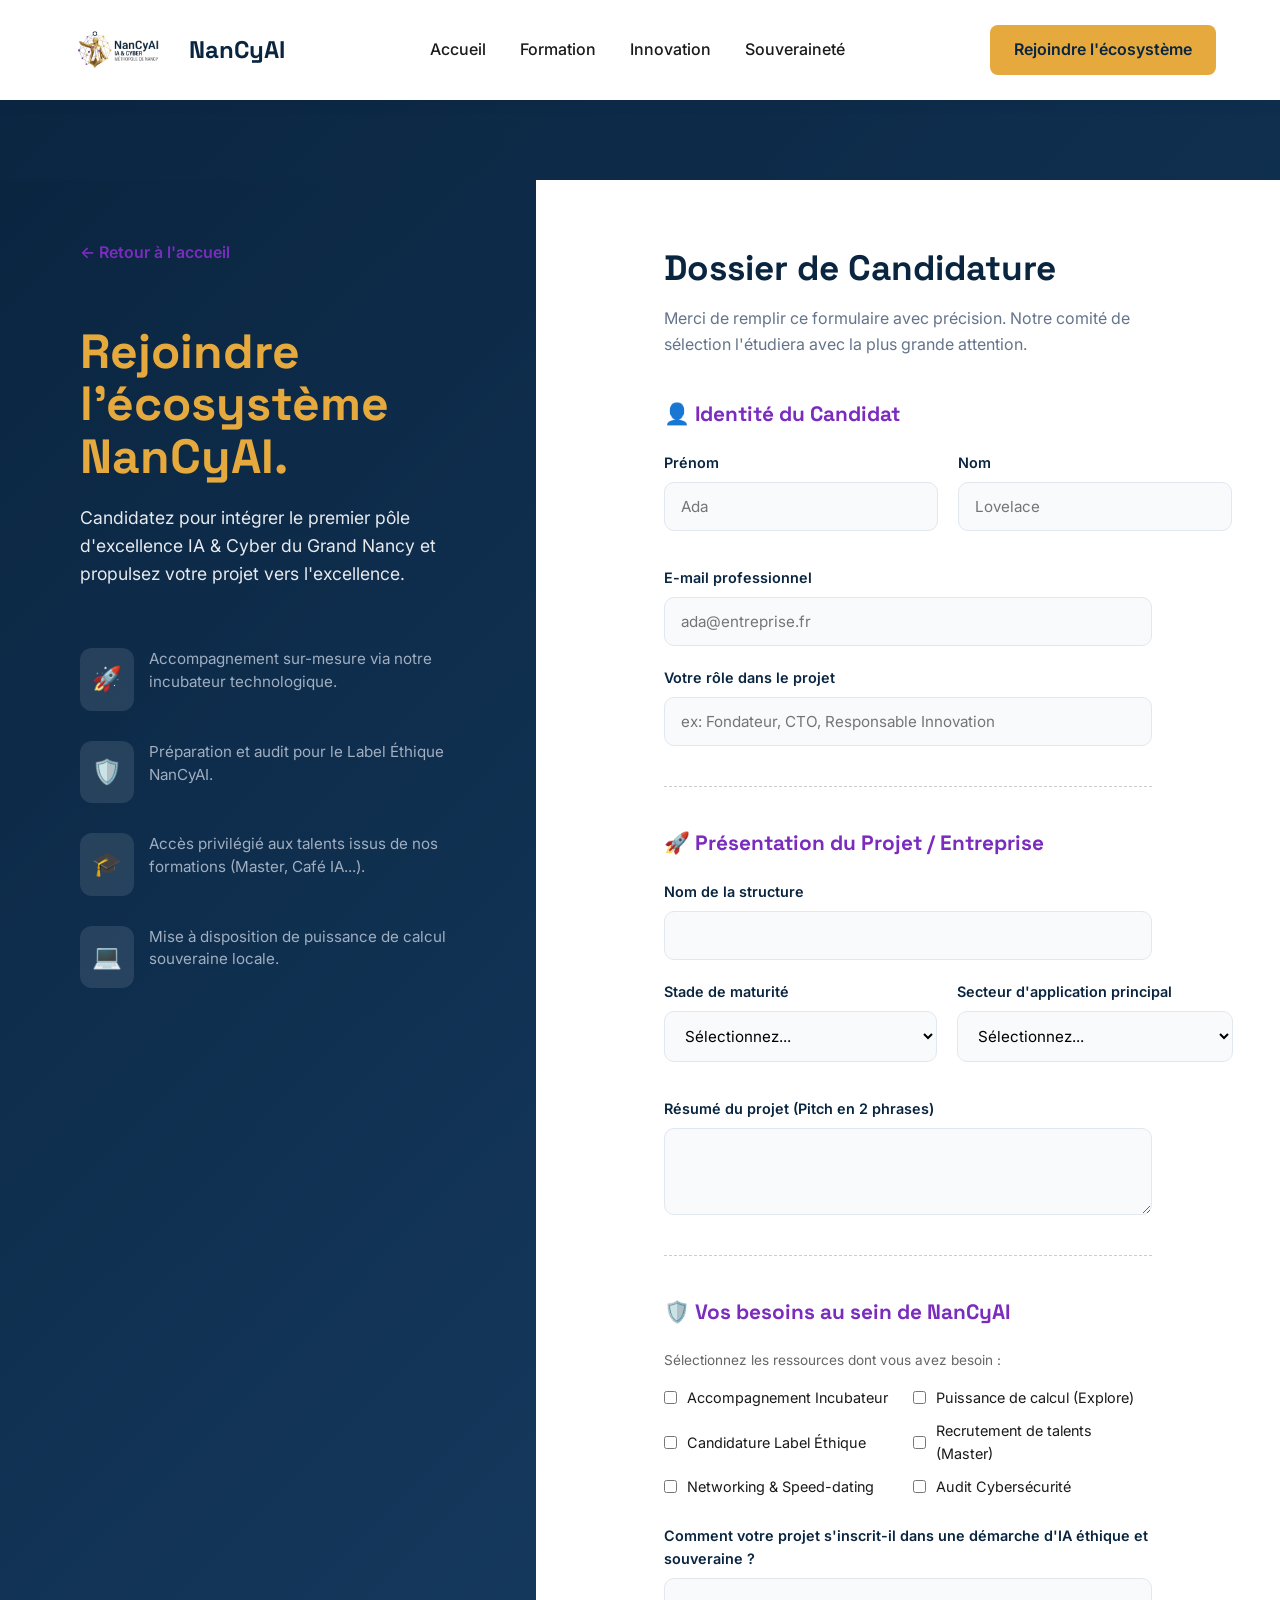
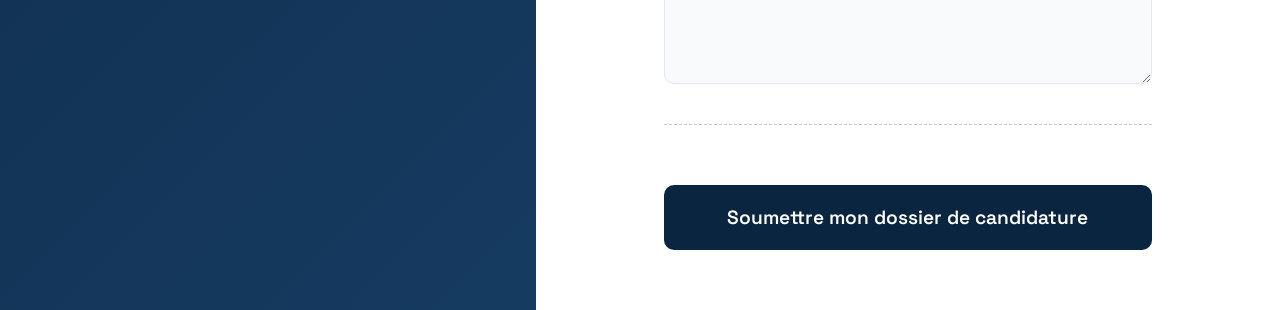
==== candidature.html @ 5158398f "Rename Candidature.html to candidature.html" ====
<!DOCTYPE html>
<html lang="fr">
<head>
    <meta charset="UTF-8">
    <meta name="viewport" content="width=device-width, initial-scale=1.0">
    <title>Candidater à l'Écosystème - NanCyAI</title>
    <link rel="stylesheet" href="style.css">
    <link href="https://fonts.googleapis.com/css2?family=Inter:wght@400;500;600&family=Space+Grotesk:wght@500;700&display=swap" rel="stylesheet">
   <style>
        body {
            background-color: var(--color-souverainete);
            background-image: linear-gradient(135deg, #0A2540 0%, #163B61 100%);
            /* CORRECTION : On enlève le padding et on met les marges à 0 */
            margin: 0;
            padding: 0;
        }
        .app-form-container {
            background-color: var(--color-fond-principal);
            max-width: 850px;
            /* CORRECTION : On déplace l'espacement ici pour décoller le formulaire de la barre */
            margin: 40px auto;
            border-radius: var(--radius-carte);
            box-shadow: 0 25px 50px rgba(0,0,0,0.4);
            overflow: hidden;
        }
        .form-header {
            background-color: var(--color-fond-carte);
            padding: 40px;
            text-align: center;
            border-bottom: 1px solid #EAEAEA;
        }
        .form-header h1 {
            color: var(--color-souverainete);
            margin-bottom: 10px;
        }
        .form-header p { color: #666; }
        
        .form-body { padding: 40px; }
        
        .form-section {
            margin-bottom: 40px;
            padding-bottom: 20px;
            border-bottom: 1px dashed #CCC;
        }
        .form-section h2 {
            font-size: 1.3rem;
            color: var(--color-innovation);
            margin-bottom: 20px;
            display: flex;
            align-items: center;
            gap: 10px;
        }
        .grid-2 {
            display: grid;
            grid-template-columns: 1fr 1fr;
            gap: 20px;
        }
        .checkbox-group {
            display: grid;
            grid-template-columns: 1fr 1fr;
            gap: 10px;
            margin-top: 10px;
        }
        .checkbox-item {
            display: flex;
            align-items: center;
            gap: 10px;
            font-size: 0.9rem;
        }
        .checkbox-item input { width: auto; }
        
        .btn-submit {
            width: 100%;
            padding: 20px;
            font-size: 1.2rem;
            cursor: pointer;
            border: none;
            margin-top: 20px;
        }
    </style>
</head>
<body>

    <header class="navbar">
        <div class="logo">
            <a href="index.html" class="logo-link">
                <img src="logo.png" alt="Logo NanCyAI" class="logo-img">
                <strong>NanCyAI</strong>
            </a>
        </div>
        <nav class="nav-links">
            <a href="index.html">Accueil</a>
            <a href="formation.html">Formation</a>
            <a href="innovation.html">Innovation</a>
            <a href="souverainete.html">Souveraineté</a>
        </nav>
        <a href="candidature.html" target="_blank" class="btn-primary">Rejoindre l'écosystème</a>
    </header>

    <div class="split-layout">
        
        <aside class="info-panel">
            <div class="info-content">
                <a href="index.html" class="back-link">&larr; Retour à l'accueil</a>
                
                <h1>Rejoindre l'écosystème NanCyAI.</h1>
                <p class="subtitle">Candidatez pour intégrer le premier pôle d'excellence IA & Cyber du Grand Nancy et propulsez votre projet vers l'excellence.</p>
                
                <div class="benefits-list">
                    <div class="benefit-item">
                        <span class="benefit-icon">🚀</span>
                        <p>Accompagnement sur-mesure via notre incubateur technologique.</p>
                    </div>
                    <div class="benefit-item">
                        <span class="benefit-icon">🛡️</span>
                        <p>Préparation et audit pour le Label Éthique NanCyAI.</p>
                    </div>
                    <div class="benefit-item">
                        <span class="benefit-icon">🎓</span>
                        <p>Accès privilégié aux talents issus de nos formations (Master, Café IA...).</p>
                    </div>
                    <div class="benefit-item">
                        <span class="benefit-icon">💻</span>
                        <p>Mise à disposition de puissance de calcul souveraine locale.</p>
                    </div>
                </div>
            </div>
        </aside>

        <main class="form-panel">
            <div class="form-wrapper">
                <h2>Dossier de Candidature</h2>
                <p>Merci de remplir ce formulaire avec précision. Notre comité de sélection l'étudiera avec la plus grande attention.</p>

                <form action="https://formspree.io/f/TON_CODE_ICI" method="POST">
                    
                    <div class="form-section">
                        <h3>👤 Identité du Candidat</h3>
                        <div class="form-row">
                            <div class="input-group">
                                <label for="prenom">Prénom</label>
                                <input type="text" id="prenom" name="prenom" placeholder="Ada" required>
                            </div>
                            <div class="input-group">
                                <label for="nom">Nom</label>
                                <input type="text" id="nom" name="nom" placeholder="Lovelace" required>
                            </div>
                        </div>
                        <div class="input-group">
                            <label for="email">E-mail professionnel</label>
                            <input type="email" id="email" name="email" placeholder="ada@entreprise.fr" required>
                        </div>
                        <div class="input-group">
                            <label for="role">Votre rôle dans le projet</label>
                            <input type="text" id="role" name="role" placeholder="ex: Fondateur, CTO, Responsable Innovation">
                        </div>
                    </div>

                    <div class="form-section">
                        <h3>🚀 Présentation du Projet / Entreprise</h3>
                        <div class="input-group">
                            <label for="nom_projet">Nom de la structure</label>
                            <input type="text" id="nom_projet" name="nom_projet" required>
                        </div>
                        <div class="form-row">
                            <div class="input-group">
                                <label for="maturite">Stade de maturité</label>
                                <select id="maturite" name="maturite" required>
                                    <option value="" disabled selected>Sélectionnez...</option>
                                    <option value="Idee">Idée / Pré-incubation</option>
                                    <option value="MVP">MVP / Prototype</option>
                                    <option value="Seed">Lancement commercial (Seed)</option>
                                    <option value="Scale">Accélération (Scale-up)</option>
                                </select>
                            </div>
                            <div class="input-group">
                                <label for="secteur">Secteur d'application principal</label>
                                <select id="secteur" name="secteur" required>
                                    <option value="" disabled selected>Sélectionnez...</option>
                                    <option value="Sante">Santé & CHRU</option>
                                    <option value="Industrie">Industrie 4.0</option>
                                    <option value="Public">Services Publics / Collectivités</option>
                                    <option value="Cyber">Cybersécurité pure</option>
                                </select>
                            </div>
                        </div>
                        <div class="input-group">
                            <label for="pitch">Résumé du projet (Pitch en 2 phrases)</label>
                            <textarea id="pitch" name="pitch" rows="3" required></textarea>
                        </div>
                    </div>

                    <div class="form-section">
                        <h3>🛡️ Vos besoins au sein de NanCyAI</h3>
                        <p class="checkbox-intro">Sélectionnez les ressources dont vous avez besoin :</p>
                        <div class="checkbox-group">
                            <label class="checkbox-item"><input type="checkbox" name="besoin_incubateur"> Accompagnement Incubateur</label>
                            <label class="checkbox-item"><input type="checkbox" name="besoin_calcul"> Puissance de calcul (Explore)</label>
                            <label class="checkbox-item"><input type="checkbox" name="besoin_label"> Candidature Label Éthique</label>
                            <label class="checkbox-item"><input type="checkbox" name="besoin_talent"> Recrutement de talents (Master)</label>
                            <label class="checkbox-item"><input type="checkbox" name="besoin_networking"> Networking & Speed-dating</label>
                            <label class="checkbox-item"><input type="checkbox" name="besoin_cyber"> Audit Cybersécurité</label>
                        </div>
                        <div class="input-group" style="margin-top:25px;">
                            <label for="ethique">Comment votre projet s'inscrit-il dans une démarche d'IA éthique et souveraine ?</label>
                            <textarea id="ethique" name="ethique" rows="4"></textarea>
                        </div>
                    </div>

                    <button type="submit" class="btn-submit">Soumettre mon dossier de candidature</button>
                </form>
            </div>
        </main>

    </div>

</body>

</html>
---- style.css ----
/* --- LE DESIGN SYSTEM (Variables) --- */
:root {
    --color-souverainete: #0A2540; 
    --color-innovation: #7B2CBF;   
    --color-stanislas: #E5A93D;    
    --color-fond-principal: #F4F5F7; 
    --color-fond-carte: #FFFFFF;     
    --color-texte-sombre: #1A1A1A;   
    --color-texte-clair: #FFFFFF;    
    
    --font-titres: 'Space Grotesk', sans-serif;
    --font-corps: 'Inter', sans-serif;
    
    --radius-bouton: 8px;        
    --radius-carte: 16px;        
    --ombre-douce: 0 4px 12px rgba(10, 37, 64, 0.08); 
    --ombre-survol: 0 12px 24px rgba(123, 44, 191, 0.15); 
}

/* --- RESET & TYPOGRAPHIE GLOBALE --- */
* {
    margin: 0;
    padding: 0;
    box-sizing: border-box;
}

body {
    font-family: var(--font-corps);
    background-color: var(--color-fond-principal);
    color: var(--color-texte-sombre);
    line-height: 1.6;
}

h1, h2, h3, .logo {
    font-family: var(--font-titres);
}

/* --- BOUTONS --- */
.btn-primary {
    background-color: var(--color-stanislas);
    color: var(--color-souverainete);
    padding: 12px 24px;
    border-radius: var(--radius-bouton);
    text-decoration: none;
    font-weight: 600;
    transition: transform 0.2s ease, opacity 0.2s ease;
}

.btn-primary:hover {
    transform: translateY(-2px);
    opacity: 0.9;
}

.btn-secondary {
    background-color: transparent;
    color: var(--color-texte-clair);
    padding: 12px 24px;
    border: 2px solid var(--color-texte-clair);
    border-radius: var(--radius-bouton);
    text-decoration: none;
    font-weight: 600;
    transition: background-color 0.2s ease, color 0.2s ease;
}

.btn-secondary:hover {
    background-color: var(--color-texte-clair);
    color: var(--color-souverainete);
}

/* --- NAVIGATION --- */
.navbar {
    display: flex;
    justify-content: space-between;
    align-items: center;
    padding: 20px 5%;
    background-color: var(--color-fond-carte);
    box-shadow: var(--ombre-douce);
    position: sticky;
    top: 0;
    z-index: 100;
}

.logo strong {
    font-size: 1.5rem;
    color: var(--color-souverainete);
}

.nav-links a {
    text-decoration: none;
    color: var(--color-texte-sombre);
    font-weight: 500;
    margin: 0 15px;
    transition: color 0.2s ease;
}

.nav-links a:hover {
    color: var(--color-innovation);
}

/* --- HERO SECTION --- */
.hero {
    background-color: var(--color-souverainete);
    /* Petit dégradé subtil pour donner de la profondeur */
    background-image: linear-gradient(135deg, #0A2540 0%, #163B61 100%);
    color: var(--color-texte-clair);
    padding: 100px 5%;
    text-align: left;
    min-height: 60vh;
    display: flex;
    align-items: center;
}

.hero-content {
    max-width: 800px;
}

.hero h1 {
    font-size: 3.5rem;
    line-height: 1.1;
    margin-bottom: 20px;
}

.hero p {
    font-size: 1.25rem;
    margin-bottom: 40px;
    opacity: 0.9;
}

.hero-actions {
    display: flex;
    gap: 20px;
}

/* --- SECTION PILIERS --- */
.pillars {
    padding: 80px 5%;
}

.section-header {
    text-align: center;
    margin-bottom: 60px;
}

.section-header h2 {
    font-size: 2.5rem;
    color: var(--color-souverainete);
}

.cards-container {
    display: flex;
    justify-content: space-between;
    gap: 30px;
}

.card {
    background-color: var(--color-fond-carte);
    padding: 40px 30px;
    border-radius: var(--radius-carte);
    box-shadow: var(--ombre-douce);
    flex: 1;
    transition: transform 0.3s ease, box-shadow 0.3s ease;
}

.card:hover {
    transform: translateY(-10px);
    box-shadow: var(--ombre-survol);
}

.card-icon {
    font-size: 3rem;
    margin-bottom: 20px;
}

.card h3 {
    font-size: 1.5rem;
    color: var(--color-souverainete);
    margin-bottom: 15px;
}

.card p {
    font-size: 0.95rem;
    margin-bottom: 20px;
    color: #4A4A4A;
}

.card-list {
    list-style-type: none;
    margin-bottom: 25px;
}

.card-list li {
    padding: 8px 0;
    border-bottom: 1px solid #EAEAEA;
    font-size: 0.9rem;
    font-weight: 500;
}

.card-list li:before {
    content: "→ ";
    color: var(--color-innovation);
}

.card-link {
    text-decoration: none;
    color: var(--color-innovation);
    font-weight: 600;
    font-family: var(--font-titres);
}

/* --- FOOTER --- */
footer {
    background-color: #051424; /* Bleu très sombre */
    color: var(--color-texte-clair);
    padding: 60px 5% 20px;
}

.footer-content {
    display: flex;
    justify-content: space-between;
    border-bottom: 1px solid rgba(255,255,255,0.1);
    padding-bottom: 40px;
    margin-bottom: 20px;
}

.footer-brand h3 {
    color: var(--color-stanislas);
    margin-bottom: 10px;
}

.footer-links a {
    color: var(--color-texte-clair);
    text-decoration: none;
    margin-left: 30px;
    opacity: 0.7;
    transition: opacity 0.2s;
}

.footer-links a:hover {
    opacity: 1;
}

.footer-bottom {
    text-align: center;
    font-size: 0.85rem;
    opacity: 0.5;
}

/* --- RESPONSIVE DESIGN (Mobiles & Tablettes) --- */
@media (max-width: 900px) {
    .cards-container {
        flex-direction: column;
    }
    
    .hero h1 {
        font-size: 2.5rem;
    }
    
    .hero-actions {
        flex-direction: column;
    }
    
    .nav-links {
        display: none; /* Menu caché sur mobile pour simplifier */
    }
}
/* --- STYLES DES PAGES DÉTAILLÉES --- */
.page-header {
    background-color: var(--color-souverainete);
    background-image: linear-gradient(135deg, #0A2540 0%, #163B61 100%);
    color: white;
    padding: 80px 5% 60px;
    text-align: center;
}
.page-header h1 {
    font-size: 3rem;
    color: var(--color-stanislas);
    margin-bottom: 15px;
}
.detail-container {
    padding: 60px 5%;
    max-width: 1000px;
    margin: 0 auto;
}
.detail-block {
    background: var(--color-fond-carte);
    border-radius: var(--radius-carte);
    padding: 40px;
    margin-bottom: 40px;
    box-shadow: var(--ombre-douce);
    border-left: 6px solid var(--color-innovation);
}
.detail-block h2 {
    color: var(--color-souverainete);
    font-size: 2rem;
    margin-bottom: 15px;
    display: flex;
    align-items: center;
    gap: 15px;
}
.kpi-banner {
    display: flex;
    gap: 20px;
    margin-top: 30px;
    flex-wrap: wrap;
}
.kpi-item {
    background: var(--color-fond-principal);
    padding: 20px;
    border-radius: 8px;
    flex: 1;
    min-width: 200px;
    text-align: center;
    border: 1px solid #EAEAEA;
}
.kpi-item strong {
    display: block;
    font-size: 2rem;
    color: var(--color-innovation);
    font-family: var(--font-titres);
}
/* --- STYLE DU LOGO IMAGE --- */
.logo-link {
    display: flex;
    align-items: center;
    text-decoration: none;
}

.logo-img {
    height: 60px; /* Tu peux modifier ce chiffre pour agrandir ou rétrécir le logo */
    width: auto;
    margin-right: 15px; /* L'espace entre l'image et le texte */
}

.logo-link strong {
    font-size: 1.5rem;
    color: var(--color-souverainete);
    font-family: var(--font-titres);
}
/* --- COMPORTEMENT DE DÉFILEMENT --- */
html {
    scroll-behavior: smooth;
}
/* --- STYLES SPÉCIFIQUES PAGE CANDIDATURE SPLIT-SCREEN --- */

/* Conteneur principal qui divise l'écran */
.split-layout {
    display: flex;
    width: 100%;
    min-height: calc(100vh - 80px); /* Hauteur de l'écran moins la barre de navigation */
    margin-top: 80px; /* Espace pour la barre de navigation fixe */
    background-color: var(--color-fond-carte);
}

/* PANNEAU GAUCHE : INFORMATIONS */
.info-panel {
    flex: 1;
    background-color: var(--color-souverainete);
    background-image: linear-gradient(135deg, #0A2540 0%, #163B61 100%);
    color: white;
    padding: 60px 80px;
    display: flex;
    flex-direction: column;
    justify-content: start;
    position: relative;
    overflow: hidden;
}

.info-content {
    position: relative;
    z-index: 1;
}

.back-link {
    color: var(--color-innovation);
    text-decoration: none;
    font-weight: 600;
    margin-bottom: 60px;
    display: inline-block;
    transition: color 0.2s;
}
.back-link:hover { color: #9D4EDD; }

.info-content h1 {
    font-size: 3rem;
    line-height: 1.1;
    margin-bottom: 20px;
    color: var(--color-stanislas);
}

.info-content p.subtitle {
    font-size: 1.1rem;
    opacity: 0.9;
    margin-bottom: 60px;
    max-width: 450px;
    line-height: 1.6;
}

.benefits-list {
    display: flex;
    flex-direction: column;
    gap: 30px;
    max-width: 450px;
}

.benefit-item {
    display: flex;
    align-items: flex-start;
    gap: 15px;
}

.benefit-icon {
    font-size: 1.5rem;
    background: rgba(255,255,255,0.1);
    padding: 12px;
    border-radius: 12px;
}

.benefit-item p {
    margin: 0;
    color: #A0AEC0;
    font-size: 0.95rem;
    line-height: 1.5;
}

/* PANNEAU DROIT : FORMULAIRE */
.form-panel {
    flex: 1.3;
    background-color: var(--color-fond-carte);
    padding: 60px 10%;
    display: flex;
    flex-direction: column;
    justify-content: start;
    overflow-y: auto;
}

.form-wrapper {
    max-width: 600px;
    width: 100%;
    margin: 0 auto;
}

.form-wrapper h2 {
    color: var(--color-souverainete);
    font-size: 2.2rem;
    margin-bottom: 10px;
}

.form-wrapper > p {
    color: #64748B;
    margin-bottom: 40px;
    font-size: 1rem;
    line-height: 1.6;
}

/* Sections du formulaire */
.form-section {
    margin-bottom: 40px;
    padding-bottom: 20px;
    border-bottom: 1px dashed #CCC;
}

.form-section h3 {
    font-size: 1.3rem;
    color: var(--color-innovation);
    margin-bottom: 20px;
    display: flex;
    align-items: center;
    gap: 10px;
}

/* Ligne de formulaire à 2 colonnes */
.form-row {
    display: grid;
    grid-template-columns: 1fr 1fr;
    gap: 20px;
    margin-bottom: 15px;
}

/* Groupe d'input */
.input-group {
    display: flex;
    flex-direction: column;
    margin-bottom: 20px;
}

.input-group label {
    font-size: 0.9rem;
    font-weight: 600;
    color: var(--color-souverainete);
    margin-bottom: 8px;
}

.input-group input,
.input-group select,
.input-group textarea {
    padding: 14px 16px;
    border: 1px solid #E2E8F0;
    border-radius: 10px;
    font-family: var(--font-corps);
    font-size: 0.95rem;
    background-color: #F8FAFC;
    transition: all 0.3s ease;
}

.input-group input:hover,
.input-group select:hover,
.input-group textarea:hover {
    border-color: #CBD5E1;
    background-color: #FFFFFF;
}

.input-group input:focus,
.input-group select:focus,
.input-group textarea:focus {
    outline: none;
    border-color: var(--color-innovation);
    background-color: #FFFFFF;
    box-shadow: 0 0 0 4px rgba(123, 44, 191, 0.1);
}

/* Groupe de cases à cocher */
.checkbox-intro {
    font-size: 0.85rem;
    color: #666;
    margin-bottom: 15px;
}

.checkbox-group {
    display: grid;
    grid-template-columns: 1fr 1fr;
    gap: 10px;
}

.checkbox-item {
    display: flex;
    align-items: center;
    gap: 10px;
    font-size: 0.9rem;
}
.checkbox-item input { width: auto; }

/* Bouton de soumission */
.btn-submit {
    background-color: var(--color-souverainete);
    color: white;
    border: none;
    width: 100%;
    padding: 18px;
    font-size: 1.15rem;
    font-weight: 600;
    border-radius: 10px;
    cursor: pointer;
    transition: all 0.3s ease;
    font-family: var(--font-titres);
    margin-top: 10px;
}

.btn-submit:hover {
    background-color: var(--color-innovation);
    transform: translateY(-2px);
    box-shadow: 0 10px 20px rgba(123, 44, 191, 0.2);
}

/* --- RESPONSIVE DESIGN (Mobiles) --- */
@media (max-width: 900px) {
    .split-layout { flex-direction: column; margin-top: 0; }
    .info-panel { padding: 40px 20px; flex: none; }
    .form-panel { padding: 40px 20px; flex: none; }
    .info-content h1 { font-size: 2.2rem; }
    .form-row { grid-template-columns: 1fr; gap: 0; }
    .form-wrapper h2 { font-size: 1.8rem; }
}
/* --- SECTION CARTOGRAPHIE NODALE AVANCÉE --- */
.nodal-map {
    padding: 80px 5%;
    background-color: white;
}

.map-container.split-layout-map {
    display: flex;
    gap: 40px;
    max-width: 1200px;
    margin: 0 auto;
    background: var(--color-fond-principal);
    border-radius: var(--radius-carte);
    box-shadow: 0 10px 30px rgba(10, 37, 64, 0.1);
    overflow: hidden;
    border: 1px solid #EAEAEA;
    transition: box-shadow 0.3s ease;
}

.map-container.split-layout-map:hover {
    box-shadow: 0 20px 60px rgba(10, 37, 64, 0.15);
}

/* La carte nodale (schématique) */
.map-nodal-visual {
    flex: 1.6;
    min-height: 550px;
    position: relative;
    background-color: var(--color-souverainete);
    background-image: 
        linear-gradient(rgba(255, 255, 255, 0.05) 1px, transparent 1px),
        linear-gradient(90deg, rgba(255, 255, 255, 0.05) 1px, transparent 1px);
    background-size: 30px 30px;
    border-right: 1px solid #EAEAEA;
    overflow: hidden;
}

/* Lueur cyber centrale */
.map-nodal-visual::before {
    content: '';
    position: absolute;
    top: 50%;
    left: 50%;
    transform: translate(-50%, -50%);
    width: 60%;
    height: 60%;
    background: radial-gradient(circle, rgba(123, 44, 191, 0.2) 0%, transparent 70%);
    pointer-events: none;
}

/* --- SVG ET LIGNES DE CONNEXION --- */
.map-connections {
    position: absolute;
    top: 0;
    left: 0;
    width: 100%;
    height: 100%;
    pointer-events: none;
    z-index: 5;
}

.connection-line {
    fill: none;
    stroke: rgba(229, 169, 61, 0.3); /* Or transparent par défaut */
    stroke-width: 2;
    transition: all 0.3s ease;
}

/* L'animation de flux (comme des données) */
.connection-line.animated {
    stroke-dasharray: 10, 10;
    animation: dash 20s linear infinite;
}

@keyframes dash {
    to { stroke-dashoffset: -1000; }
}

/* Style de ligne active (illuminée) */
.connection-line.active {
    stroke: var(--color-stanislas);
    stroke-width: 3;
    opacity: 1 !important;
}

/* --- LES NŒUDS --- */
.map-node {
    position: absolute;
    width: 20px;
    height: 20px;
    transform: translate(-50%, -50%);
    cursor: pointer;
    z-index: 10;
}

/* Style du point central (radar) */
.radar-dot {
    display: block;
    width: 12px;
    height: 12px;
    background-color: var(--color-stanislas);
    border-radius: 50%;
    position: absolute;
    top: 50%;
    left: 50%;
    transform: translate(-50%, -50%);
    transition: all 0.3s ease;
}

/* Animation radar pour tous les nœuds */
.radar-dot::after {
    content: "";
    position: absolute;
    top: 50%;
    left: 50%;
    transform: translate(-50%, -50%);
    width: 100%;
    height: 100%;
    background-color: var(--color-stanislas);
    border-radius: 50%;
    animation: radar-pulse 2.5s infinite ease-out;
}

@keyframes radar-pulse {
    0% { transform: translate(-50%, -50%) scale(1); opacity: 0.8; }
    100% { transform: translate(-50%, -50%) scale(3.5); opacity: 0; }
}

/* Couleur par groupe de nœuds */
.node-ist .radar-dot, .node-ist .radar-dot::after { background-color: #EF4444; } /* Rouge - État */
.node-acad .radar-dot, .node-acad .radar-dot::after { background-color: var(--color-innovation); } /* Violet - Académique */
.node-indus .radar-dot, .node-indus .radar-dot::after { background-color: var(--color-stanislas); } /* Or - Industriel */

/* État actif (quand on clique) */
.map-node.active .radar-dot {
    transform: translate(-50%, -50%) scale(1.5);
    box-shadow: 0 0 15px rgba(229, 169, 61, 0.8);
}

/* L'étiquette au survol */
.node-label {
    position: absolute;
    left: 25px;
    top: 50%;
    transform: translateY(-50%);
    background: rgba(10, 37, 64, 0.95);
    color: white;
    padding: 6px 12px;
    border-radius: 6px;
    font-size: 0.85rem;
    font-weight: 600;
    white-space: nowrap;
    opacity: 0;
    transition: opacity 0.3s;
    pointer-events: none;
    border: 1px solid rgba(255,255,255,0.2);
    font-family: var(--font-corps);
}

.map-node:hover .node-label {
    opacity: 1;
}

/* --- LE PANNEAU D'INFORMATION --- */
.map-info-nodal-panel {
    flex: 1.1;
    padding: 40px;
    background: white;
    display: flex;
    align-items: flex-start;
    transition: opacity 0.3s ease;
    overflow-y: auto;
}

.map-info-placeholder {
    text-align: center;
    color: #64748B;
    width: 100%;
    align-self: center;
}

/* Styles pour le détail d'un nœud actif */
.nodal-info-active h3 {
    font-size: 1.6rem;
    line-height: 1.2;
    font-family: var(--font-titres);
}

/* Section collaborations (tags) */
.collaborations-section {
    background-color: var(--color-fond-principal);
    padding: 15px;
    border-radius: 8px;
    border: 1px solid #EAEAEA;
}

.collab-tag {
    background-color: white;
    color: var(--color-souverainete);
    padding: 5px 12px;
    border-radius: 20px;
    font-size: 0.8rem;
    font-weight: 600;
    border: 1px solid #D1D5DB;
}

/* Responsive */
@media (max-width: 900px) {
    .map-container.split-layout-map { flex-direction: column; }
    .map-nodal-visual { min-height: 350px; }
    .map-info-nodal-panel { padding: 30px; border-top: 1px solid #EAEAEA; flex: none; }
}
/* --- COULEURS NODALES BASÉES SUR LE DIAGRAMME RÉSEAU --- */

/* Groupe 1 : Acteurs Publics (Rouge) */
.node-pub .radar-dot, .node-pub .radar-dot::after {
    background-color: #EF4444; /* Rouge vif */
}

/* Groupe 2 : Acteurs Académiques (Vert) */
.node-acad .radar-dot, .node-acad .radar-dot::after {
    background-color: #22C55E; /* Vert émeraude */
}

/* Groupe 3 : Acteurs Privés (Violet) */
.node-priv .radar-dot, .node-priv .radar-dot::after {
    background-color: var(--color-innovation); /* Ta couleur violette d'innovation */
}

/* Groupe 4 : Intermédiaires & Réseaux (Bleu) */
.node-int .radar-dot, .node-int .radar-dot::after {
    background-color: #3B82F6; /* Bleu vif */
}

/* Groupe 5 : Logistique & Infra (Gris sombre pour le Datacenter) */
.node-infra .radar-dot, .node-infra .radar-dot::after {
    background-color: #64748B; /* Gris ardoise */
}
/* --- LE HUB CENTRAL --- */
.node-hub {
    z-index: 20 !important; /* Toujours au-dessus */
}

.hub-dot {
    width: 24px !important;
    height: 24px !important;
    background-color: var(--color-stanislas) !important;
    box-shadow: 0 0 30px var(--color-stanislas) !important;
}

.hub-dot::after {
    animation: radar-pulse 3s infinite ease-out !important;
    border: 2px solid var(--color-stanislas);
}

.node-hub .node-label {
    background: var(--color-stanislas);
    color: var(--color-souverainete);
    font-weight: 800;
}

/* On force les lignes qui partent du hub à être plus visibles */
path.connection-line.active {
    stroke: var(--color-stanislas);
    stroke-width: 3;
    opacity: 0.6;
    stroke-dasharray: none; /* Lignes pleines pour le hub */
}
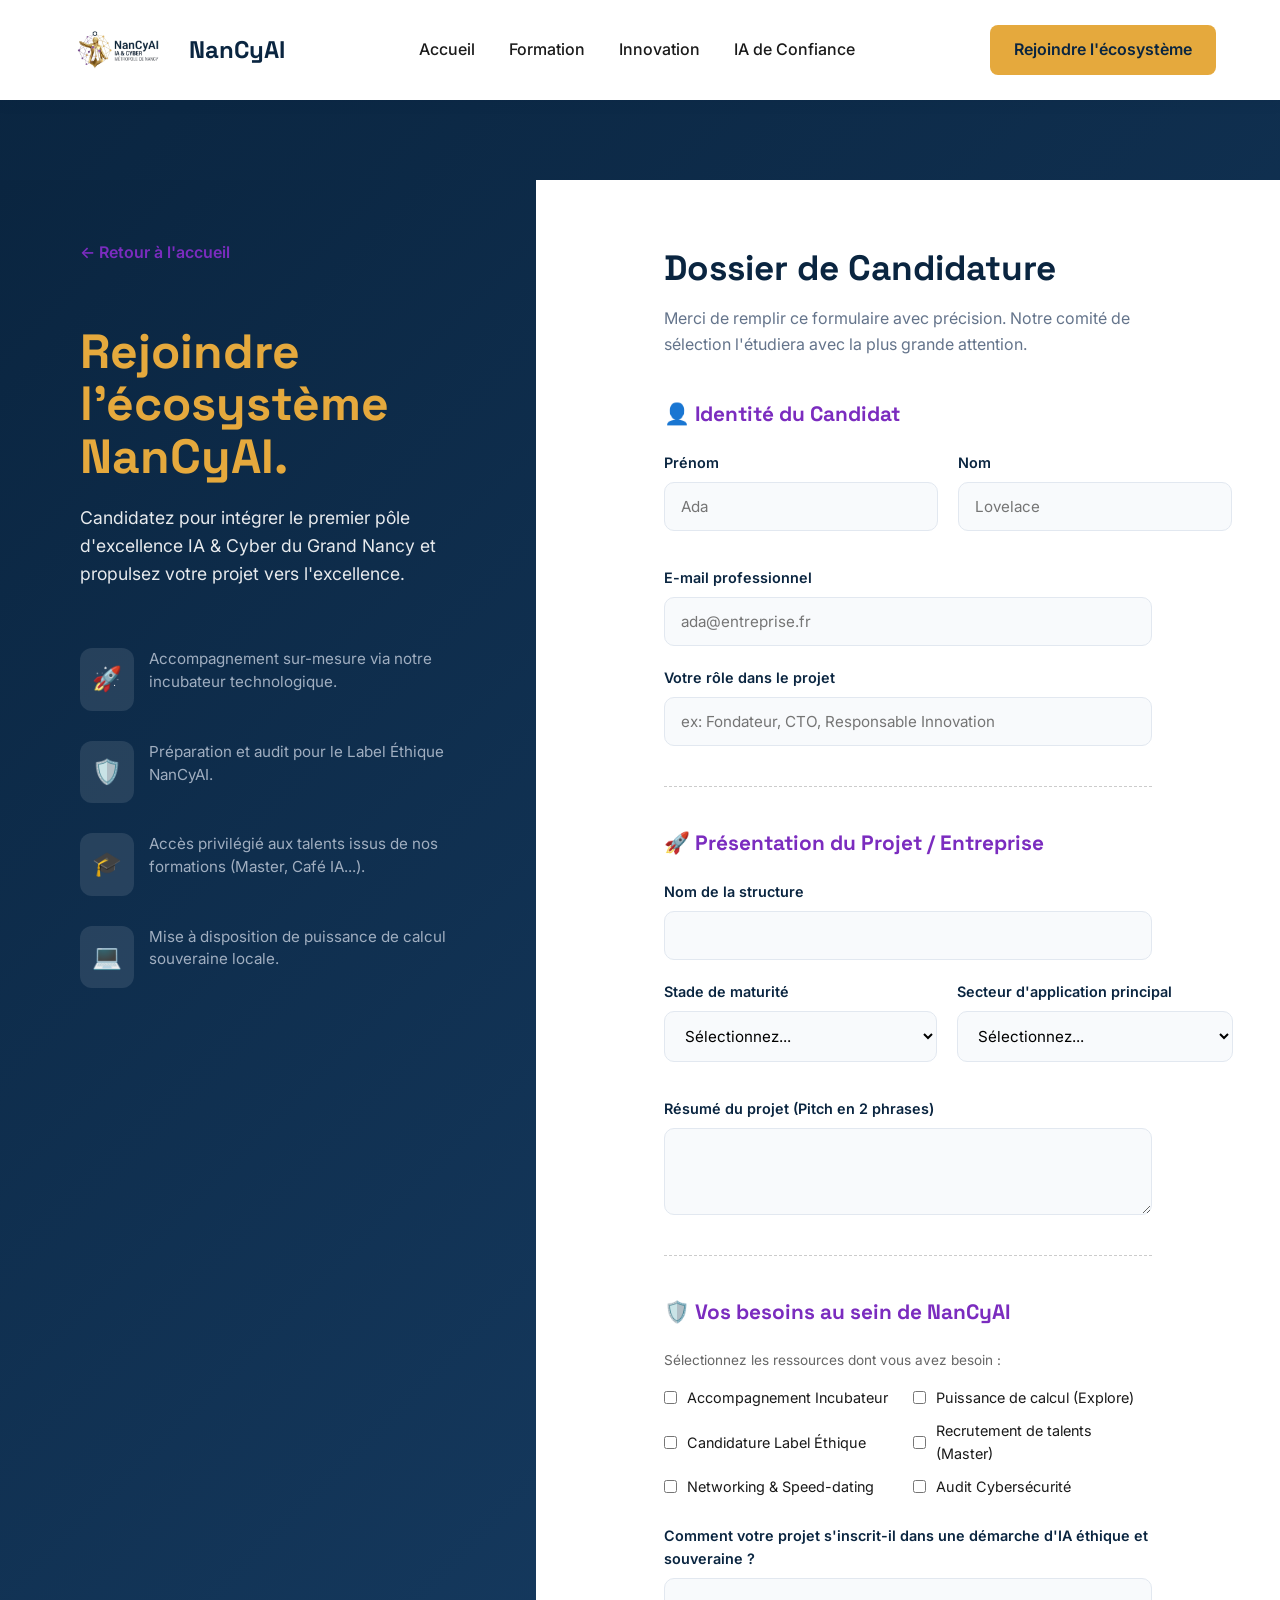
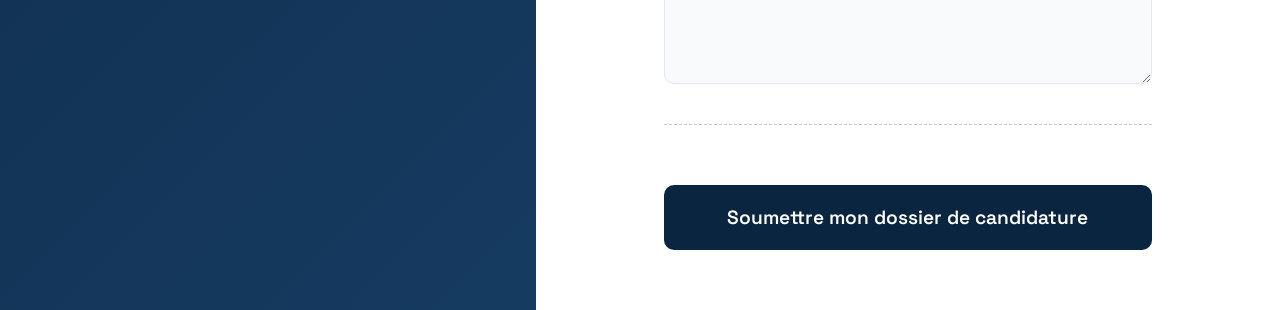
==== commit 5842bc80: "Ajout du fichier image logo" ====
--- a/candidature.html
+++ b/candidature.html
@@ -92,7 +92,7 @@
             <a href="index.html">Accueil</a>
             <a href="formation.html">Formation</a>
             <a href="innovation.html">Innovation</a>
-            <a href="souverainete.html">Souveraineté</a>
+            <a href="souverainete.html">IA de Confiance</a>
         </nav>
         <a href="candidature.html" target="_blank" class="btn-primary">Rejoindre l'écosystème</a>
     </header>
--- a/style.css
+++ b/style.css
@@ -244,6 +244,129 @@
     font-size: 0.85rem;
     opacity: 0.5;
 }
+/* --- SECTION PILLIERS REVISITÉE --- */
+.pillar-grid {
+    display: grid;
+    grid-template-columns: repeat(auto-fit, minmax(300px, 1fr));
+    gap: 40px;
+    padding: 40px 5%;
+    max-width: 1200px;
+    margin: 0 auto;
+}
+
+.pillar-card {
+    background: #ffffff;
+    padding: 40px 30px;
+    border-radius: 20px;
+    text-align: center;
+    position: relative;
+    border: 1px solid #E2E8F0;
+    transition: all 0.4s cubic-bezier(0.175, 0.885, 0.32, 1.275);
+    display: flex;
+    flex-direction: column;
+    align-items: center;
+}
+
+/* Effet de lueur et soulèvement au survol */
+.pillar-card:hover {
+    transform: translateY(-12px);
+    box-shadow: 0 20px 40px rgba(10, 37, 64, 0.1);
+    border-color: var(--color-innovation);
+}
+
+.pillar-icon {
+    font-size: 3.5rem; /* Plus grand pour plus d'impact */
+    margin-bottom: 25px;
+    background: #F8FAFC;
+    width: 80px;
+    height: 80px;
+    display: flex;
+    align-items: center;
+    justify-content: center;
+    border-radius: 16px;
+    transition: transform 0.3s ease;
+}
+
+.pillar-card:hover .pillar-icon {
+    transform: scale(1.1) rotate(5deg);
+}
+
+.pillar-card h3 {
+    font-size: 1.5rem;
+    color: var(--color-souverainete);
+    margin-bottom: 15px;
+    font-family: var(--font-titres);
+}
+
+.pillar-card p {
+    color: #64748B;
+    line-height: 1.6;
+    margin-bottom: 25px;
+    font-size: 1rem;
+}
+
+/* Style du lien "En savoir plus" */
+.btn-text {
+    color: var(--color-innovation);
+    text-decoration: none;
+    font-weight: 700;
+    font-size: 0.95rem;
+    display: flex;
+    align-items: center;
+    gap: 8px;
+    margin-top: auto; /* Pousse le lien en bas de la carte */
+    transition: gap 0.2s;
+}
+.map-wrapper {
+    width: 100%;
+    max-width: 1200px;
+    margin: 40px auto;
+    padding: 0 20px;
+}
+
+.map-container-new {
+    display: flex;
+    background: #fff;
+    border-radius: 20px;
+    box-shadow: 0 10px 30px rgba(0,0,0,0.1);
+    overflow: hidden; /* Empêche le débordement */
+    border: 1px solid #eee;
+    min-height: 550px;
+}
+
+.map-nodal-visual {
+    flex: 1.6; /* Prend plus de place pour la carte */
+    position: relative;
+    background-color: #0A2540; /* Bleu nuit profond */
+    background-image: radial-gradient(circle, rgba(255,255,255,0.05) 1px, transparent 1px);
+    background-size: 20px 20px;
+}
+
+.map-info-nodal-panel {
+    flex: 1; /* Panneau d'info fixe à droite */
+    padding: 40px;
+    background: #fff;
+    border-left: 1px solid #eee;
+    display: flex;
+    align-items: center;
+}
+
+/* Couleurs des nœuds basées sur le rapport */
+.node-pub .radar-dot { background-color: #ef4444; } /* Rouge Public [cite: 24] */
+.node-acad .radar-dot { background-color: #22c55e; } /* Vert Académique [cite: 23] */
+.node-priv .radar-dot { background-color: #a855f7; } /* Violet Privé [cite: 25] */
+.node-int .radar-dot { background-color: #3b82f6; } /* Bleu Réseaux [cite: 26] */
+
+.node-hub .hub-dot { 
+    width: 24px; 
+    height: 24px; 
+    background-color: #f1c40f; /* Or pour le Hub [cite: 32] */
+}
+
+.btn-text:hover {
+    gap: 12px; /* Petit effet de flèche qui bouge */
+    color: var(--color-souverainete);
+}
 
 /* --- RESPONSIVE DESIGN (Mobiles & Tablettes) --- */
 @media (max-width: 900px) {
@@ -837,4 +960,191 @@
     stroke-width: 3;
     opacity: 0.6;
     stroke-dasharray: none; /* Lignes pleines pour le hub */
+}
+/* --- SECTION MAP NANCYAI 2.0 - LOOK TECH AIR & GLASSMorphism --- */
+.tech-map {
+    position: relative;
+    padding: 80px 5%;
+    background-color: #F8FAFC; /* Fond clair global */
+    overflow: hidden;
+}
+
+/* Arrière-plan dégradé doux */
+.map-bg-gradient {
+    position: absolute;
+    top: 0; left: 0; width: 100%; height: 100%;
+    background: radial-gradient(circle at 50% 50%, rgba(168, 85, 247, 0.05) 0%, rgba(10, 37, 64, 0.01) 70%, transparent 100%);
+    pointer-events: none;
+}
+
+.map-header {
+    text-align: center;
+    max-width: 800px;
+    margin: 0 auto 50px;
+}
+
+.map-header h2 {
+    color: var(--color-souverainete);
+    font-size: 2.2rem;
+    margin-bottom: 10px;
+}
+
+.map-header p {
+    color: #64748B;
+    font-size: 1rem;
+}
+
+/* LE PANNEAU GLASS (Conteneur de la carte) */
+.map-glass-panel {
+    max-width: 1000px;
+    height: 600px;
+    margin: 0 auto;
+    background: rgba(255, 255, 255, 0.7); /* Semi-transparent */
+    backdrop-filter: blur(20px); /* Flou d'arrière-plan */
+    border-radius: var(--radius-carte, 20px);
+    border: 1px solid rgba(255, 255, 255, 0.5);
+    box-shadow: 0 15px 40px rgba(10, 37, 64, 0.08);
+    position: relative;
+    overflow: hidden; /* Empêche les éléments de sortir */
+}
+
+/* --- SVG ET LIGNES DE CONNEXION --- */
+.map-connections-svg {
+    position: absolute;
+    top: 0; left: 0; width: 100%; height: 100%;
+    pointer-events: none; /* Ne pas bloquer les clics */
+    z-index: 5;
+}
+
+.connection-line {
+    fill: none;
+    stroke: rgba(229, 169, 61, 0.2); /* Or très transparent */
+    stroke-width: 1px; /* FINS */
+    transition: all 0.3s ease;
+}
+
+/* L'animation de flux (Données qui circulent) */
+.connection-line.animated-flux {
+    stroke-dasharray: 8, 8;
+    animation: flux-dash 15s linear infinite;
+}
+
+@keyframes flux-dash {
+    to { stroke-dashoffset: -1000; }
+}
+
+/* --- LES NŒUDS --- */
+.map-node {
+    position: absolute;
+    transform: translate(-50%, -50%);
+    cursor: pointer;
+    z-index: 10;
+}
+
+/* Style du point central (pulse) */
+.pulse-dot {
+    display: block;
+    width: 10px; /* Plus petit */
+    height: 10px;
+    background-color: var(--color-stanislas, #f1c40f);
+    border-radius: 50%;
+    position: absolute;
+    top: 50%; left: 50%;
+    transform: translate(-50%, -50%);
+    transition: all 0.3s ease;
+    box-shadow: 0 0 10px rgba(229, 169, 61, 0.6);
+}
+
+/* Animation radar douce */
+.pulse-dot::after {
+    content: "";
+    position: absolute;
+    top: 50%; left: 50%;
+    transform: translate(-50%, -50%);
+    width: 100%; height: 100%;
+    background-color: var(--color-stanislas, #f1c40f);
+    border-radius: 50%;
+    animation: radar-pulse 2.5s infinite ease-out;
+}
+
+@keyframes radar-pulse {
+    0% { transform: translate(-50%, -50%) scale(1); opacity: 0.8; }
+    100% { transform: translate(-50%, -50%) scale(3.5); opacity: 0; }
+}
+
+/* Couleur par groupe de nœuds */
+.node-hub .pulse-dot, .node-hub .pulse-dot::after { background-color: #f1c40f; } /* Or */
+.node-pub .pulse-dot, .node-pub .pulse-dot::after { background-color: #ef4444; } /* Rouge - État */
+.node-acad .pulse-dot, .node-acad .pulse-dot::after { background-color: #22c55e; } /* Vert - Académique */
+.node-priv .pulse-dot, .node-priv .pulse-dot::after { background-color: var(--color-innovation, #a855f7); } /* Violet - Privé */
+.node-int .pulse-dot, .node-int .pulse-dot::after { background-color: #3b82f6; } /* Bleu - Réseaux */
+
+/* L'étiquette au survol */
+.node-label {
+    position: absolute;
+    left: 20px; top: 50%;
+    transform: translateY(-50%);
+    background: rgba(10, 37, 64, 0.9);
+    color: white;
+    padding: 3px 8px;
+    border-radius: 4px;
+    font-size: 0.75rem;
+    font-weight: 600;
+    white-space: nowrap;
+    opacity: 0;
+    transition: opacity 0.3s;
+    pointer-events: none;
+    font-family: var(--font-corps, sans-serif);
+}
+
+.map-node:hover .node-label {
+    opacity: 1;
+}
+
+/* --- LE PANNEAU D'INFORMATION FLOTTANT (Glassmorphism) --- */
+.map-floating-info {
+    position: absolute;
+    bottom: 20px;
+    left: 20px;
+    width: 300px;
+    background: rgba(255, 255, 255, 0.7);
+    backdrop-filter: blur(15px);
+    border: 1px solid rgba(255, 255, 255, 0.4);
+    border-radius: 12px;
+    padding: 20px;
+    box-shadow: 0 10px 30px rgba(0,0,0,0.1);
+    z-index: 15;
+    opacity: 0;
+    transform: translateY(10px);
+    transition: all 0.4s ease;
+    pointer-events: none; /* Ne pas gêner par défaut */
+}
+
+.map-floating-info.visible {
+    opacity: 1;
+    transform: translateY(0);
+    pointer-events: auto;
+}
+
+.close-info {
+    position: absolute;
+    top: 10px; right: 10px;
+    font-size: 1.5rem;
+    cursor: pointer;
+    color: #A0AEC0;
+}
+.close-info:hover { color: #475569; }
+
+#info-title {
+    font-family: var(--font-titres, sans-serif);
+    font-size: 1.1rem;
+    color: var(--color-souverainete, #0A2540);
+    margin: 0 0 5px 0;
+}
+
+/* Responsive (Mobiles) */
+@media (max-width: 768px) {
+    .map-glass-panel { height: 400px; margin: 0; }
+    .map-floating-info { width: calc(100% - 40px); left: 20px; bottom: 10px; }
+    .node-label { display: none; } /* Trop petit pour le texte */
 }
